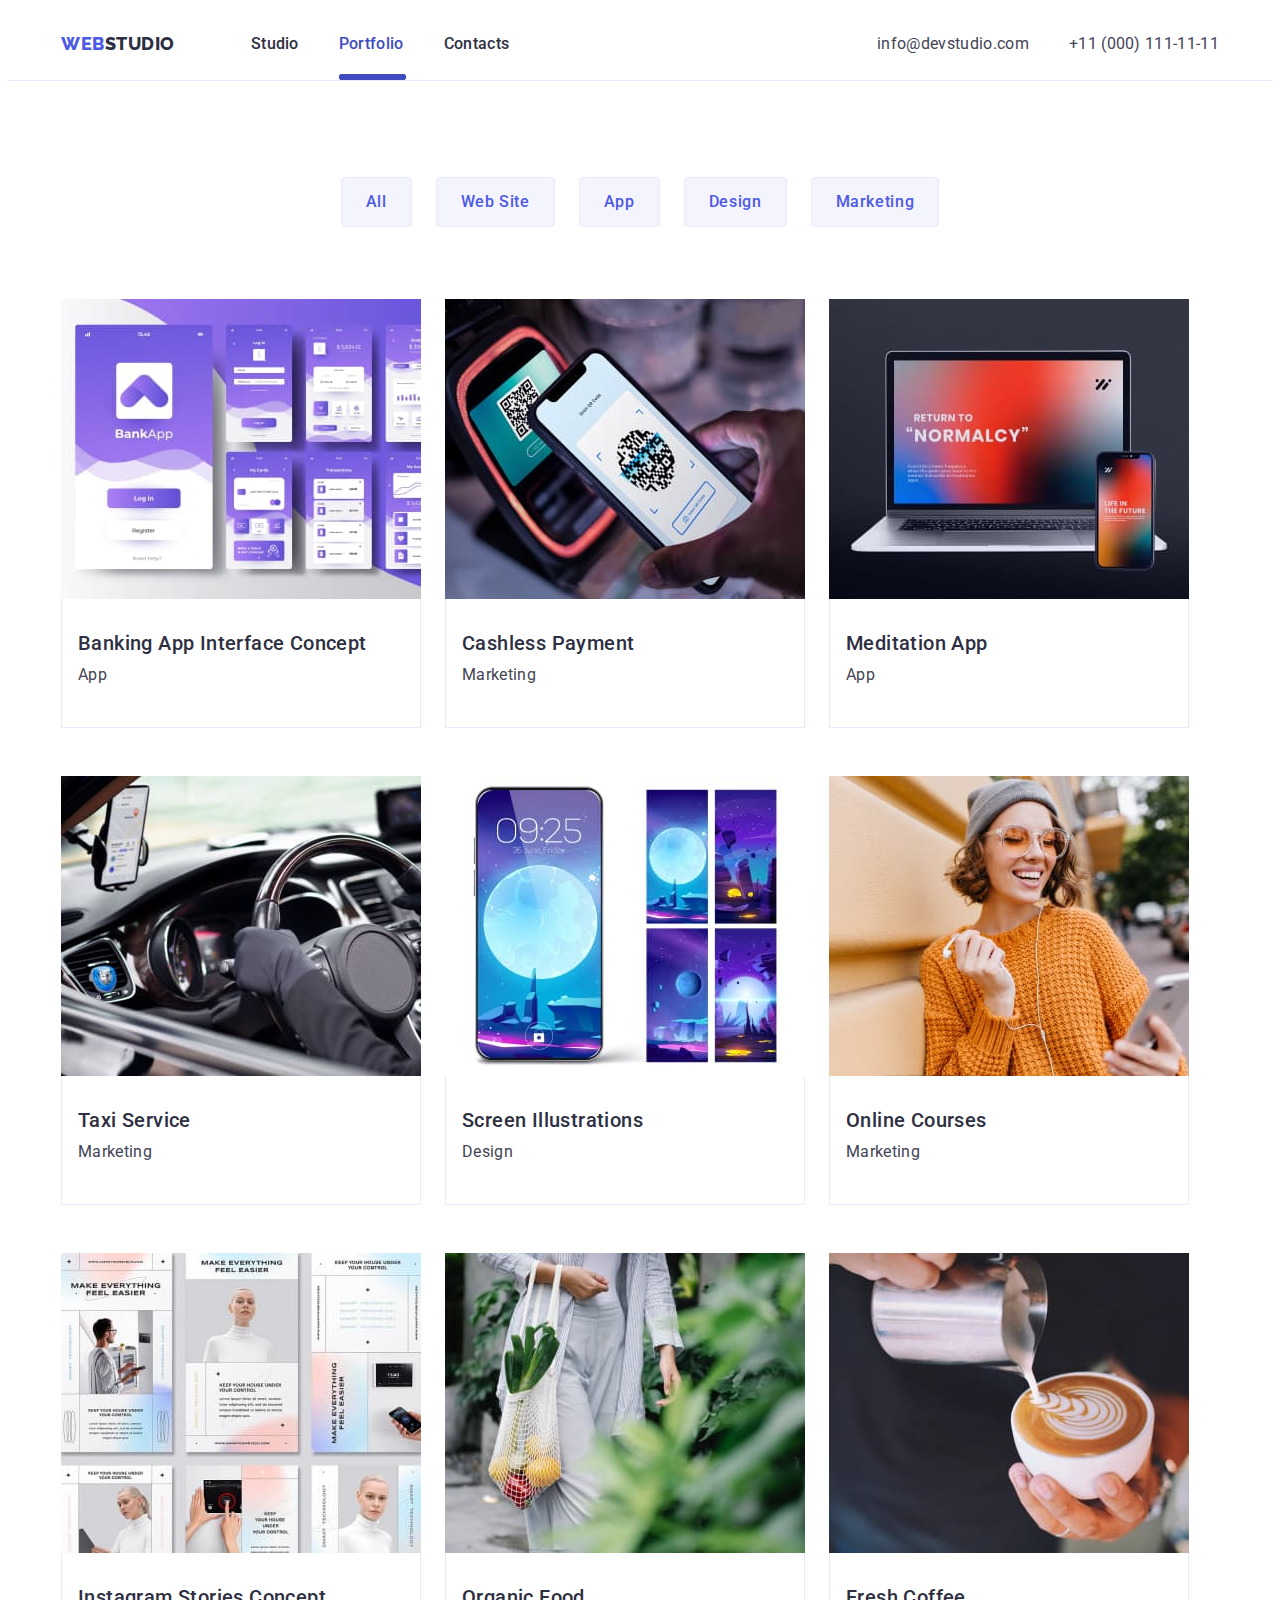
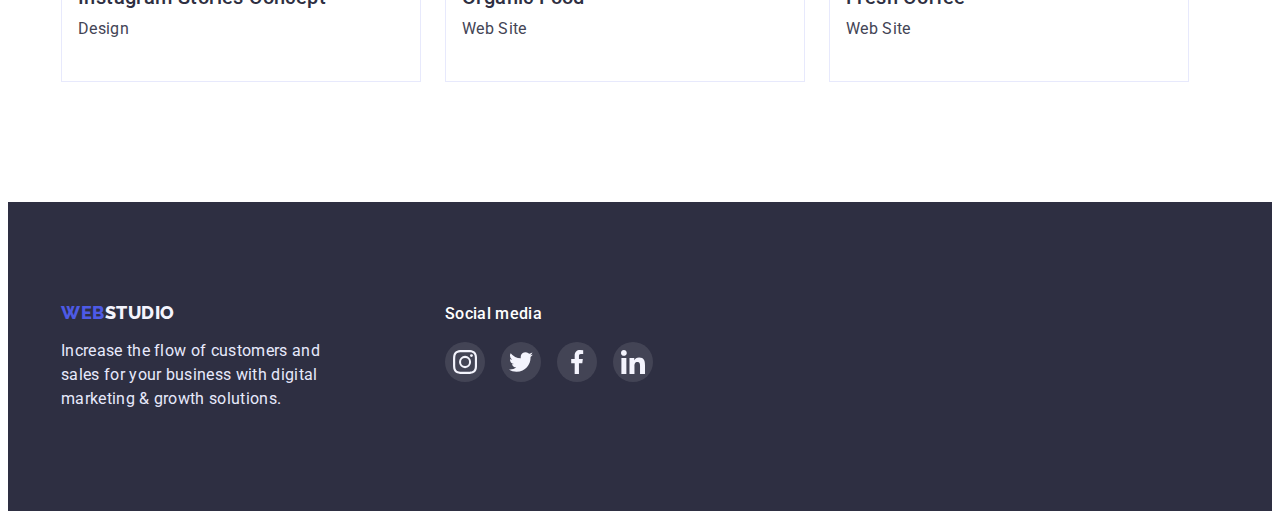
==== portfolio.html @ 2a52113b "Initial commit" ====
<!DOCTYPE html>
<html lang="en">
  <head>
    <meta charset="UTF-8" />
    <meta http-equiv="X-UA-Compatible" content="IE=edge" />
    <meta name="viewport" content="width=device-width, initial-scale=1.0" />
    <title>Portfolio</title>
    <link rel="preconnect" href="https://fonts.googleapis.com" />
    <link rel="preconnect" href="https://fonts.gstatic.com" crossorigin />
    <link
      href="https://fonts.googleapis.com/css2?family=Raleway:wght@800&family=Roboto:wght@400;500;700&display=swap"
      rel="stylesheet"
    />

    <link
      rel="stylesheet"
      href="https://cdnjs.cloudflare.com/ajax/libs/modern-normalize/1.1.0/modern-normalize.min.css"
      integrity="sha512-wpPYUAdjBVSE4KJnH1VR1HeZfpl1ub8YT/NKx4PuQ5NmX2tKuGu6U/JRp5y+Y8XG2tV+wKQpNHVUX03MfMFn9Q=="
      crossorigin="anonymous"
      referrerpolicy="no-referrer"
    />
    <link rel="stylesheet" href="./css/style.css" />
  </head>
  <body>
    <header class="header-page">
      <div class="container container-menu">
        <nav class="nav-menu">
          <a href="./index.html" class="logo link"
            >Web<span class="part">Studio</span></a
          >
          <ul class="nav-list list">
            <li class="item">
              <a href="./index.html" class="nav-link link">Studio</a>
            </li>
            <li class="item">
              <a href="" class="nav-link link current">Portfolio</a>
            </li>
            <li class="item"><a href="" class="nav-link link">Contacts</a></li>
          </ul>
        </nav>
        <address class="contact">
          <ul class="contact-list list">
            <li class="contact-item">
              <a href="mailto:info@devstudio.com" class="contact-link link"
                >info@devstudio.com</a
              >
            </li>
            <li class="contact-item">
              <a href="tel:+110001111111" class="contact-link link"
                >+11 (000) 111-11-11</a
              >
            </li>
          </ul>
        </address>
      </div>
    </header>
    <main>
      <!--Our works section-->
      <section class="work-section section">
        <div class="container">
          <h1 class="visually-hidden">Our works</h1>
          <ul class="filters-list list">
            <li class="filter-imem">
              <button type="button" class="filter-button">All</button>
            </li>
            <li class="filter-imem">
              <button type="button" class="filter-button">Web Site</button>
            </li>
            <li class="filter-imem">
              <button type="button" class="filter-button">App</button>
            </li>
            <li class="filter-imem">
              <button type="button" class="filter-button">Design</button>
            </li>
            <li class="filter-imem">
              <button type="button" class="filter-button">Marketing</button>
            </li>
          </ul>
          <ul class="works-list list">
            <li class="card-item">
              <a href="" class="work-link link">
                <div class="card-thumb">
                  <img
                    src="./images/banking.jpg"
                    alt="Banking"
                    width="360"
                    height="300"
                    class="img-work"
                  />
                  <p class="overlay">
                    14 Stylish and User-Friendly App Design Concepts · Task
                    Manager App · Calorie Tracker App · Exotic Fruit Ecommerce
                    App · Cloud Storage App
                  </p>
                </div>
                <div class="work-content content">
                  <h2 class="card-title">Banking App Interface Concept</h2>
                  <p class="card-text">App</p>
                </div>
              </a>
            </li>
            <li class="card-item">
              <a href="" class="work-link link">
                <div class="card-thumb">
                  <img
                    src="./images/mobyle.jpg"
                    alt="Payment with mobile phone "
                    width="360"
                    height="300"
                    class="img-work"
                  />

                  <p class="overlay">
                    14 Stylish and User-Friendly App Design Concepts · Task
                    Manager App · Calorie Tracker App · Exotic Fruit Ecommerce
                    App · Cloud Storage App
                  </p>
                </div>
                <div class="work-content content">
                  <h2 class="card-title">Cashless Payment</h2>
                  <p class="card-text">Marketing</p>
                </div>
              </a>
            </li>
            <li class="card-item">
              <a href="" class="work-link link">
                <div class="card-thumb">
                  <img
                    src="./images/meditation.jpg"
                    alt="Laptop and mobile phone"
                    width="360"
                    height="300"
                    class="img-work"
                  />

                  <p class="overlay">
                    14 Stylish and User-Friendly App Design Concepts · Task
                    Manager App · Calorie Tracker App · Exotic Fruit Ecommerce
                    App · Cloud Storage App
                  </p>
                </div>
                <div class="work-content content">
                  <h2 class="card-title">Meditation App</h2>
                  <p class="card-text">App</p>
                </div>
              </a>
            </li>
            <li class="card-item">
              <a href="" class="work-link link">
                <div class="card-thumb">
                  <img
                    src="./images//taxi.jpg"
                    alt="A car with mobile phone"
                    width="360"
                    height="300"
                    class="img-work"
                  />

                  <p class="overlay">
                    14 Stylish and User-Friendly App Design Concepts · Task
                    Manager App · Calorie Tracker App · Exotic Fruit Ecommerce
                    App · Cloud Storage App
                  </p>
                </div>
                <div class="work-content content">
                  <h2 class="card-title">Taxi Service</h2>
                  <p class="card-text">Marketing</p>
                </div>
              </a>
            </li>
            <li class="card-item">
              <a href="" class="work-link link">
                <div class="card-thumb">
                  <img
                    src="./images/screen.jpg"
                    alt="Space on the lockscreen of a mobile phone"
                    width="360"
                    height="300"
                    class="img-work"
                  />

                  <p class="overlay">
                    14 Stylish and User-Friendly App Design Concepts · Task
                    Manager App · Calorie Tracker App · Exotic Fruit Ecommerce
                    App · Cloud Storage App
                  </p>
                </div>
                <div class="work-content content">
                  <h2 class="card-title">Screen Illustrations</h2>
                  <p class="card-text">Design</p>
                </div>
              </a>
            </li>
            <li class="card-item">
              <a href="" class="work-link link">
                <div class="card-thumb">
                  <img
                    src="./images/courses.jpg"
                    alt="Young woman listening lesson on mobile phone"
                    width="360"
                    height="300"
                    class="img-work"
                  />

                  <p class="overlay">
                    14 Stylish and User-Friendly App Design Concepts · Task
                    Manager App · Calorie Tracker App · Exotic Fruit Ecommerce
                    App · Cloud Storage App
                  </p>
                </div>
                <div class="work-content content">
                  <h2 class="card-title">Online Courses</h2>
                  <p class="card-text">Marketing</p>
                </div>
              </a>
            </li>
            <li class="card-item">
              <a href="" class="work-link link">
                <div class="card-thumb">
                  <img
                    src="./images/instagram.jpg"
                    alt="Instagram stories"
                    width="360"
                    height="300"
                    class="img-work"
                  />

                  <p class="overlay">
                    14 Stylish and User-Friendly App Design Concepts · Task
                    Manager App · Calorie Tracker App · Exotic Fruit Ecommerce
                    App · Cloud Storage App
                  </p>
                </div>
                <div class="work-content content">
                  <h2 class="card-title">Instagram Stories Concept</h2>
                  <p class="card-text">Design</p>
                </div>
              </a>
            </li>
            <li class="card-item">
              <a href="" class="work-link link">
                <div class="card-thumb">
                  <img
                    src="./images/food.jpg"
                    alt="Woman carries vegetables on her bag"
                    width="360"
                    height="300"
                    class="img-work"
                  />

                  <p class="overlay">
                    14 Stylish and User-Friendly App Design Concepts · Task
                    Manager App · Calorie Tracker App · Exotic Fruit Ecommerce
                    App · Cloud Storage App
                  </p>
                </div>
                <div class="work-content content">
                  <h2 class="card-title">Organic Food</h2>
                  <p class="card-text">Web Site</p>
                </div>
              </a>
            </li>
            <li class="card-item">
              <a href="" class="work-link link">
                <div class="card-thumb">
                  <img
                    src="./images/coffee.jpg"
                    alt="A cup of coffee with milk"
                    width="360"
                    height="300"
                    class="img-work"
                  />

                  <p class="overlay">
                    14 Stylish and User-Friendly App Design Concepts · Task
                    Manager App · Calorie Tracker App · Exotic Fruit Ecommerce
                    App · Cloud Storage App
                  </p>
                </div>
                <div class="work-content content">
                  <h2 class="card-title">Fresh Coffee</h2>
                  <p class="card-text">Web Site</p>
                </div>
              </a>
            </li>
          </ul>
        </div>
      </section>
    </main>

    <footer class="end-page">
      <div class="footer-container container">
        <div class="footer-content">
          <a href="./index.html" class="footer-logo link"
            >Web<span class="footer-part">Studio</span></a
          >
          <p class="footer-text">
            Increase the flow of customers and sales for your business with
            digital marketing & growth solutions.
          </p>
        </div>
        <div class="footer-soc-content">
          <p class="soc-text">Social media</p>
          <ul class="footer-soc-list list">
            <li class="footer-soc-item">
              <a href="" class="footer-soc-link link">
                <svg class="footer-soc-icon" width="24" height="24">
                  <use href="./images/icons.svg#icon-instagram"></use>
                </svg>
              </a>
            </li>
            <li class="footer-soc-item">
              <a href="" class="footer-soc-link link">
                <svg class="footer-soc-icon" width="24" height="24">
                  <use href="./images/icons.svg#icon-twitter"></use>
                </svg>
              </a>
            </li>
            <li class="footer-soc-item">
              <a href="" class="footer-soc-link link">
                <svg class="footer-soc-icon" width="24" height="24">
                  <use href="./images/icons.svg#icon-facebook"></use>
                </svg>
              </a>
            </li>
            <li class="footer-soc-item">
              <a href="" class="footer-soc-link link">
                <svg class="footer-soc-icon" width="24" height="24">
                  <use href="./images/icons.svg#icon-linkedin"></use>
                </svg>
              </a>
            </li>
          </ul>
        </div>
      </div>
    </footer>
  </body>
</html>
---- css/style.css ----
:root {
  --primary-color: #2e2f42;
  --branding-color: #404bbf;
  --accent-color: #4d5ae5;
  --invent-color: #ffffff;
  --secondary-color: #434455;
  --additional-color: #f4f4fd;
  --rare-color: #e7e9fc;
  --default-color: #000;
  --decoration-color: #8e8f99;
  --box-shadow: 0px 1px 6px rgba(46, 47, 66, 0.08),
    0px 1px 1px rgba(46, 47, 66, 0.16), 0px 2px 1px rgba(46, 47, 66, 0.08);
  --transition-duration: 250ms;
  --transition-time-function: cubic-bezier(0.4, 0, 0.2, 1);
}

body {
  font-family: "Roboto", sans-serif;
  font-weight: 400;
  font-size: 16px;
  letter-spacing: 0.02em;
  color: var(--secondary-color);
}
h1,
h2,
h3,
h4,
h5,
h6,
p {
  margin-top: 0;
  margin-bottom: 0;
}
img {
  display: block;
  width: 100%;
}

.container {
  width: 1158px;
  padding-left: 15px;
  padding-right: 15px;
  margin-left: auto;
  margin-right: auto;
}

.list {
  list-style-type: none;
  margin: 0;
  padding: 0;
}
.link {
  text-decoration: none;
}
.visually-hidden {
  position: absolute;
  width: 1px;
  height: 1px;
  margin: -1px;
  border: 0;
  padding: 0;
  white-space: nowrap;
  clip-path: inset(100%);
  clip: rect(0 0 0 0);
  overflow: hidden;
}
/*Header*/
.header-page {
  border-bottom: 1px solid var(--rare-color);
}
.logo {
  font-family: "Raleway", sans-serif;
  font-weight: 800;
  font-size: 18px;
  line-height: 1.17;
  letter-spacing: 0.03em;
  text-transform: uppercase;
  color: var(--accent-color);
}
.part {
  color: var(--primary-color);
}
.nav-link {
  display: block;
  padding-top: 24px;
  padding-bottom: 24px;
  font-weight: 500;
  line-height: 1.5;
  color: var(--primary-color);
  transition: color var(--transition-duration) var(--transition-time-function);
}

.nav-link:hover,
.nav-link:focus {
  color: var(--branding-color);
}
.current {
  position: relative;
  color: var(--branding-color);
  display: inline-block;
}
.current::after {
  position: absolute;
  display: flex;
  content: "";
  width: 100%;
  height: 4px;
  bottom: 0;
  border: 1px solid var(--branding-color);
  border-radius: 2px;
  background-color: var(--branding-color);
}
.contact {
  font-style: normal;
}
.contact-link {
  display: block;
  padding-top: 24px;
  padding-bottom: 24px;
  line-height: 1.5;
  color: var(--secondary-color);
  transition: color var(--transition-duration) var(--transition-time-function);
}
.contact-link:hover,
.contact-link:focus {
  color: var(--branding-color);
}

.nav-list {
  display: flex;
  margin-left: 76px;
}
.nav-list .item:not(:last-child) {
  margin-right: 40px;
}

.contact-list {
  display: flex;
}
.contact-list .contact-item + .contact-item {
  margin-left: 40px;
}
.nav-menu {
  display: flex;
  align-items: center;
}
.container-menu {
  display: flex;
  justify-content: space-between;
}

/*Hero*/
.hero {
  background-color: var(--primary-color);
  text-align: center;
  padding-top: 188px;
  padding-bottom: 188px;
  min-height: 600px;
  max-width: 1440px;
  margin-left: auto;
  margin-right: auto;
  background-image: linear-gradient(
      rgba(46, 47, 66, 0.7),
      rgba(46, 47, 66, 0.7)
    ),
    url("../images/people-office.jpg");
  background-repeat: no-repeat;
  background-position: center;
  background-size: cover;
}
.hero-title {
  width: 496px;
  margin-left: auto;
  margin-right: auto;
  font-weight: 700;
  font-size: 56px;
  line-height: 1.07;
  letter-spacing: 0.02em;
  color: var(--invent-color);
  margin-bottom: 48px;
}
.hero-button {
  font-family: inherit;
  font-weight: 500;
  font-size: 16px;
  line-height: 1.5;
  letter-spacing: 0.04em;
  background-color: var(--accent-color);
  color: var(--invent-color);
  box-shadow: 0px 4px 4px rgba(0, 0, 0, 0.15);
  border: transparent;
  border-radius: 4px;
  cursor: pointer;
  display: inline-block;
  padding: 16px 32px;
  transition: background-color var(--transition-duration)
    var(--transition-time-function);
}

.hero-button:hover,
.hero-button:focus {
  background-color: var(--branding-color);
}
/*Section-1*/
.section {
  padding-top: 120px;
  padding-bottom: 120px;
}
.about-section {
  padding-top: 0;
}
.benefits-list {
  display: flex;
}
.benefits-item {
  width: calc((100% - 72px) / 4);
}
.benefits-list .benefits-item + .benefits-item {
  margin-left: 24px;
}
.icon-item {
  height: 112px;
  background-color: var(--additional-color);
  border: none;
  border-radius: 4px;
  margin-bottom: 8px;
  display: flex;
  justify-content: center;
  align-items: center;
}

.subtitle {
  font-weight: 500;
  font-size: 20px;
  line-height: 1.2;
  letter-spacing: 0.02em;
  color: var(--primary-color);
  margin-bottom: 8px;
}
.text {
  line-height: 1.5;
}
/*Section-2*/

.image-list {
  display: flex;
}
.image-list .image-item + .image-item {
  margin-left: 24px;
}
.section-title {
  font-size: 36px;
  line-height: 1.11;
  letter-spacing: 0.02em;
  color: var(--primary-color);
  text-align: center;
  text-transform: capitalize;
  margin-bottom: 72px;
}

/*Section-3*/
.team-section {
  background-color: var(--additional-color);
}
.team-card {
  box-shadow: var(--box-shadow);
}

.team-list {
  display: flex;
  justify-content: space-between;
}

.team-list .team-item + .team-item {
  margin-left: 24px;
}
.content-item {
  width: 40px;
  height: 40px;
}
.content-list {
  display: flex;
  justify-content: center;
  gap: 24px;
}
.content-link {
  width: 100%;
  height: 100%;
  border-radius: 50%;
  background-color: var(--accent-color);
  display: flex;
  align-items: center;
  justify-content: center;
  fill: var(--additional-color);
  transition: background-color var(--transition-duration)
      var(--transition-time-function),
    fill var(--transition-duration) var(--transition-time-function);
}
.content-icon {
  fill: currentColor;
}
.content-link:hover,
.content-link:focus {
  background-color: var(--branding-color);
  fill: var(--invent-color);
}

.card-title {
  font-weight: 500;
  font-size: 20px;
  line-height: 1.2;
  letter-spacing: 0.02em;
  color: var(--primary-color);
  margin-bottom: 8px;
}
.card-text {
  line-height: 1.5;
  color: var(--secondary-color);
  margin-bottom: 8px;
}
.centered {
  text-align: center;
}
.filters-list {
  display: flex;
  justify-content: center;
  margin-bottom: 72px;
}
.filters-list .filter-imem + .filter-imem {
  margin-left: 24px;
}

.filter-button {
  font-family: inherit;
  font-weight: 500;
  font-size: 16px;
  line-height: 1.5;
  text-align: center;
  letter-spacing: 0.04em;
  color: var(--accent-color);
  background: var(--additional-color);
  border: 1px solid var(--rare-color);
  border-radius: 4px;
  cursor: pointer;
  padding: 12px 24px;
  transition: background-color var(--transition-duration)
      var(--transition-time-function),
    color var(--transition-duration) var(--transition-time-function),
    border var(--transition-duration) var(--transition-time-function),
    box-shadow var(--transition-duration) var(--transition-time-function);
}
.filter-button:hover,
.filter-button:focus {
  background-color: var(--branding-color);
  color: var(--invent-color);
  border: 1px solid var(--branding-color);
  box-shadow: 0px 3px 1px rgba(0, 0, 0, 0.1), 0px 2px 1px rgba(0, 0, 0, 0.08),
    0px 2px 2px rgba(0, 0, 0, 0.12);
}

.work-section {
  padding-top: 96px;
}

.content {
  padding-top: 32px;
  padding-bottom: 32px;

  background-color: var(--invent-color);
  border: 1px solid var(--rare-color);
  border-top: transparent;
}
.work-content {
  padding-left: 16px;
}

.works-list {
  display: flex;
  flex-wrap: wrap;
  margin-left: -24px;
  margin-top: -48px;
}
.works-list > .card-item {
  flex-basis: calc(100% / 3-24px);
  margin-left: 24px;
  margin-top: 48px;
}
.work-link {
  display: block;
  transition: box-shadow 250ms cubic-bezier(0.4, 0, 0.2, 1);
}

.work-link:hover,
.work-link:focus {
  box-shadow: var(--box-shadow);
}
.work-link:hover .overlay,
.work-link:focus .overlay {
  transform: translate(0, 0);
}

.card-thumb {
  position: relative;
  overflow: hidden;
}
.overlay {
  position: absolute;
  top: 0;
  left: 0;
  width: 100%;
  height: 100%;
  background-color: var(--accent-color);
  display: inline-block;
  padding: 40px 32px;
  font-size: 16px;
  line-height: 1.5;
  letter-spacing: 0.02em;
  color: var(--additional-color);
  transform: translate(0, 101%);
  transition: transform var(--transition-duration)
    var(--transition-time-function);
}

/*Customers*/
.customers-section {
  padding-top: 130px;
  padding-bottom: 117px;
}
.customers-title {
  margin-bottom: 72px;
  font-size: 36px;
  line-height: 1.11;
  letter-spacing: 0.02em;
  text-transform: capitalize;
  color: var(--primary-color);
}
.customers-list {
  display: flex;
  justify-content: space-between;
  gap: 24px;
}

.customers-item {
  width: calc((100% - 120px) / 6);
  height: 88px;
}
.customers-link {
  width: 100%;
  height: 100%;
  display: flex;
  align-items: center;
  justify-content: center;
  border: 1px solid var(--decoration-color);
  border-radius: 4px;
  color: var(--decoration-color);
  transition: border var(--transition-duration) var(--transition-time-function),
    color var(--transition-duration) var(--transition-time-function);
}
.customers-icon {
  fill: currentColor;
}
.customers-link:hover,
.customers-link:focus {
  border: 1px solid var(--branding-color);
  color: var(--branding-color);
}

/*Footer*/
.end-page {
  background-color: var(--primary-color);
  padding-top: 100px;
  padding-bottom: 100px;
}
.footer-logo {
  font-family: "Raleway", sans-serif;
  font-style: normal;
  font-weight: 800;
  font-size: 18px;
  line-height: 1.17;
  letter-spacing: 0.03em;
  text-transform: uppercase;
  color: var(--accent-color);
  display: inline-block;
  margin-bottom: 16px;
}
.footer-part {
  color: var(--additional-color);
}
.footer-text {
  line-height: 1.5;
  color: var(--rare-color);
}
.footer-content {
  max-width: 264px;
}
.footer-soc-content {
  margin-left: 120px;
}
.soc-text {
  font-weight: 500;
  font-size: 16px;
  line-height: 1.5;
  letter-spacing: 0.02em;
  color: var(--invent-color);
  margin-bottom: 16px;
}
.footer-soc-list {
  display: flex;
  gap: 16px;
}
.footer-soc-item {
  width: 40px;
  height: 40px;
}
.footer-soc-link {
  width: 100%;
  height: 100%;
  border-radius: 50%;
  display: flex;
  align-items: center;
  justify-content: center;
  background-color: rgba(255, 255, 255, 0.1);
  color: var(--additional-color);
  transition: background-color var(--transition-duration)
      var(--transition-time-function),
    color var(--transition-duration) var(--transition-time-function);
}
.footer-soc-icon {
  fill: currentColor;
}
.footer-soc-link:hover,
.footer-soc-link:focus {
  background-color: #31d0aa;
  color: var(--invent-color);
}

.footer-container {
  display: flex;
}
.description {
  line-height: 1.5;
  color: var(--additional-color);
}
/*Modal window*/
.backdrop {
  position: fixed;
  top: 0;
  left: 0;
  width: 100%;
  height: 100%;
  opacity: 1;
  background-color: rgba(46, 47, 66, 0.4);
  transition: opacity var(--transition-duration) var(--transition-time-function),
    visibility var(--transition-duration) var(--transition-time-function);
}
.backdrop.is-hidden {
  opacity: 0;
  pointer-events: none;
  visibility: hidden;
}
.modal {
  position: absolute;
  min-width: 408px;
  min-height: 576px;
  top: 50%;
  left: 50%;

  transform: translate(-50%, -50%);
  background-color: #fcfcfc;
  border-radius: 4px;
  transition: transform var(--transition-duration)
    var(--transition-time-function);
}

.modal-close-btn {
  position: absolute;
  top: 24px;
  right: 24px;
  width: 24px;
  height: 24px;
  background-color: var(--rare-color);
  border-radius: 50%;
  border: none;
  display: flex;
  align-items: center;
  justify-content: center;
  cursor: pointer;
  color: var(--default-color);

  transition: backgound-color var(--transition-duration)
      var(--transition-time-function),
    color var(--transition-duration), var(--transition-time-function);
}
.modal-stroke-icon {
  position: absolute;
  top: 24px;
  right: 24px;
}

.modal-close-icon {
  fill: currentColor;
}
.modal-close-btn:hover,
.modal-close-btn:focus {
  background-color: var(--branding-color);
  color: var(--invent-color);
}
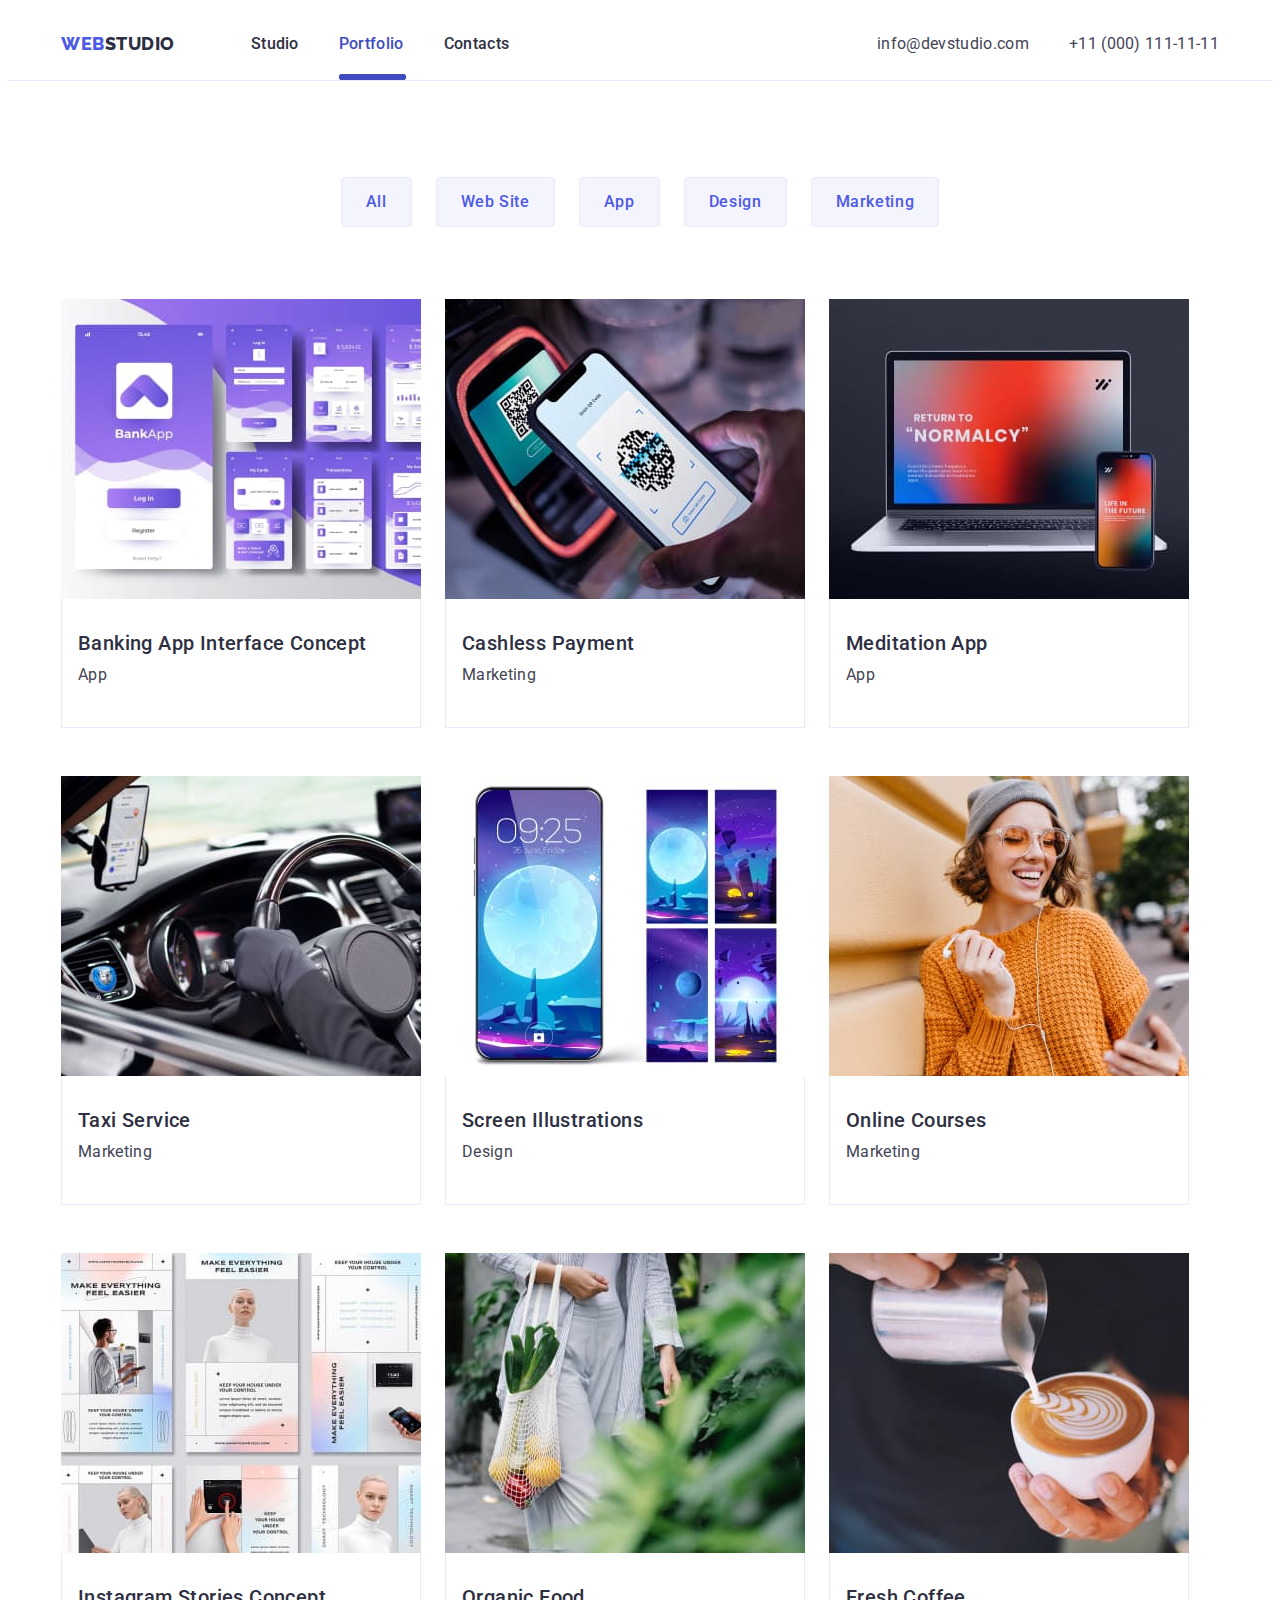
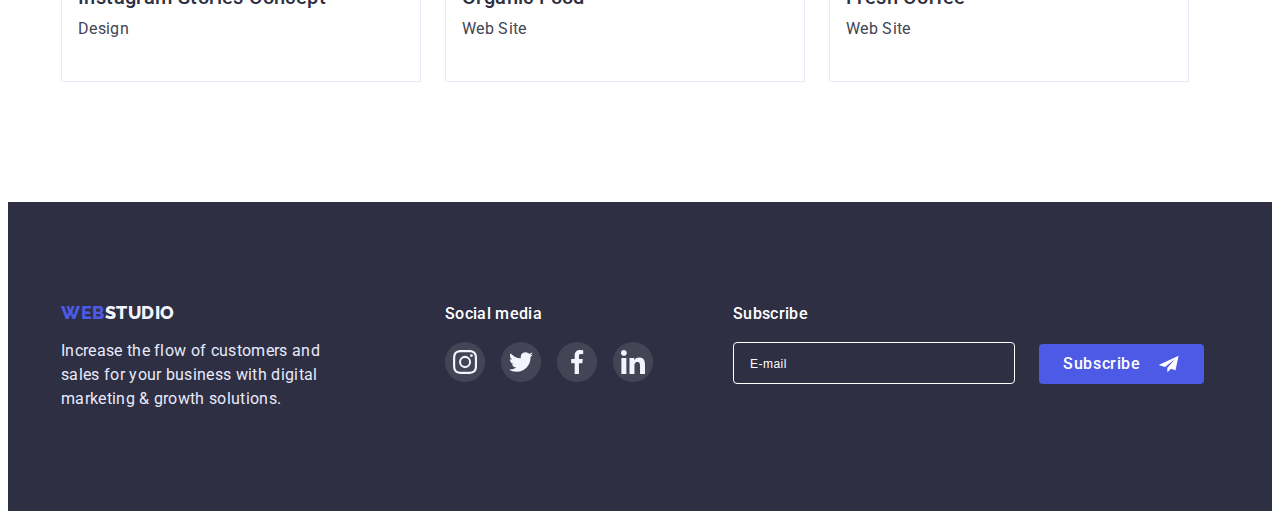
==== commit 6f60bfc8: "Added forms" ====
--- a/portfolio.html
+++ b/portfolio.html
@@ -299,38 +299,61 @@
             digital marketing & growth solutions.
           </p>
         </div>
-        <div class="footer-soc-content">
-          <p class="soc-text">Social media</p>
-          <ul class="footer-soc-list list">
-            <li class="footer-soc-item">
-              <a href="" class="footer-soc-link link">
-                <svg class="footer-soc-icon" width="24" height="24">
-                  <use href="./images/icons.svg#icon-instagram"></use>
-                </svg>
-              </a>
-            </li>
-            <li class="footer-soc-item">
-              <a href="" class="footer-soc-link link">
-                <svg class="footer-soc-icon" width="24" height="24">
-                  <use href="./images/icons.svg#icon-twitter"></use>
-                </svg>
-              </a>
-            </li>
-            <li class="footer-soc-item">
-              <a href="" class="footer-soc-link link">
-                <svg class="footer-soc-icon" width="24" height="24">
-                  <use href="./images/icons.svg#icon-facebook"></use>
-                </svg>
-              </a>
-            </li>
-            <li class="footer-soc-item">
-              <a href="" class="footer-soc-link link">
-                <svg class="footer-soc-icon" width="24" height="24">
-                  <use href="./images/icons.svg#icon-linkedin"></use>
-                </svg>
-              </a>
-            </li>
-          </ul>
+        <div class="footer-box">
+          <div class="footer-soc-content">
+            <p class="footer-soc-text">Social media</p>
+            <ul class="footer-soc-list list">
+              <li class="footer-soc-item">
+                <a href="" class="footer-soc-link link">
+                  <svg class="footer-soc-icon" width="24" height="24">
+                    <use href="./images/icons.svg#icon-instagram"></use>
+                  </svg>
+                </a>
+              </li>
+              <li class="footer-soc-item">
+                <a href="" class="footer-soc-link link">
+                  <svg class="footer-soc-icon" width="24" height="24">
+                    <use href="./images/icons.svg#icon-twitter"></use>
+                  </svg>
+                </a>
+              </li>
+              <li class="footer-soc-item">
+                <a href="" class="footer-soc-link link">
+                  <svg class="footer-soc-icon" width="24" height="24">
+                    <use href="./images/icons.svg#icon-facebook"></use>
+                  </svg>
+                </a>
+              </li>
+              <li class="footer-soc-item">
+                <a href="" class="footer-soc-link link">
+                  <svg class="footer-soc-icon" width="24" height="24">
+                    <use href="./images/icons.svg#icon-linkedin"></use>
+                  </svg>
+                </a>
+              </li>
+            </ul>
+          </div>
+          <form class="subscribe-form">
+            <div class="subscribe-form-field">
+              <label for="mail" class="mail-lable footer-soc-text"
+                >Subscribe</label
+              >
+              <input
+                type="email"
+                name="mail"
+                id="mail"
+                placeholder="E-mail"
+                class="subscribe-input"
+              />
+            </div>
+
+            <button type="submit" class="subscribe-btn">
+              Subscribe
+              <svg class="plane-icon" width="24" height="20">
+                <use href="./images/icons.svg#icon-air-plane"></use>
+              </svg>
+            </button>
+          </form>
         </div>
       </div>
     </footer>
--- a/css/style.css
+++ b/css/style.css
@@ -8,6 +8,8 @@
   --rare-color: #e7e9fc;
   --default-color: #000;
   --decoration-color: #8e8f99;
+  --stroke-color: #9747ff;
+  --input-border-color: rgba(46, 47, 66, 0.4);
   --box-shadow: 0px 1px 6px rgba(46, 47, 66, 0.08),
     0px 1px 1px rgba(46, 47, 66, 0.16), 0px 2px 1px rgba(46, 47, 66, 0.08);
   --transition-duration: 250ms;
@@ -34,6 +36,9 @@
 img {
   display: block;
   width: 100%;
+}
+input {
+  padding: 0;
 }
 
 .container {
@@ -496,7 +501,7 @@
 .footer-soc-content {
   margin-left: 120px;
 }
-.soc-text {
+.footer-soc-text {
   font-weight: 500;
   font-size: 16px;
   line-height: 1.5;
@@ -540,6 +545,70 @@
 .description {
   line-height: 1.5;
   color: var(--additional-color);
+}
+.footer-box {
+  display: flex;
+  align-items: baseline;
+}
+.subscribe-form {
+  display: flex;
+  justify-content: center;
+  align-items: flex-end;
+  margin-left: 80px;
+  gap: 24px;
+}
+.subscribe-form-field {
+  display: flex;
+  flex-direction: column;
+}
+.subscribe-input {
+  width: 264px;
+  height: 40px;
+  border: 1px solid var(--invent-color);
+  border-radius: 4px;
+  background-color: transparent;
+  color: var(--invent-color);
+  padding-left: 16px;
+  transition: border var(--transition-duration) var(--transition-time-function);
+}
+.subscribe-input:focus {
+  outline: none;
+  border: 1px solid var(--accent-color);
+}
+.subscribe-input::placeholder {
+  font-weight: 400;
+  font-size: 12px;
+  line-height: 2;
+  letter-spacing: 0.04em;
+  color: var(--invent-color);
+}
+.subscribe-btn {
+  width: 165px;
+  height: 40px;
+  border-radius: 4px;
+  background-color: var(--accent-color);
+  color: var(--invent-color);
+  font-family: inherit;
+  font-weight: 500;
+  font-size: 16px;
+  line-height: 1.5;
+  border: transparent;
+  letter-spacing: 0.04em;
+  display: flex;
+  justify-content: center;
+  align-items: center;
+  cursor: pointer;
+  padding: 8px 24px;
+  transition: background-color var(--transition-duration)
+    var(--transition-time-function);
+}
+.subscribe-btn:hover,
+.subscribe-btn:focus {
+  background-color: var(--branding-color);
+}
+.plane-icon {
+  fill: currentColor;
+  margin-left: 16px;
 }
 /*Modal window*/
 .backdrop {
@@ -564,7 +633,7 @@
   min-height: 576px;
   top: 50%;
   left: 50%;
-
+  padding: 24px;
   transform: translate(-50%, -50%);
   background-color: #fcfcfc;
   border-radius: 4px;
@@ -591,17 +660,208 @@
       var(--transition-time-function),
     color var(--transition-duration), var(--transition-time-function);
 }
-.modal-stroke-icon {
+.modal-close-btn::before {
+  content: "";
+  width: 24px;
+  height: 24px;
+  background-color: transparent;
+  border: 1px solid transparent;
+  border-radius: 2px;
+  display: flex;
   position: absolute;
-  top: 24px;
-  right: 24px;
+
+  transition: border var(--transition-duration) var(--transition-time-function);
 }
 
 .modal-close-icon {
   fill: currentColor;
 }
+.modal-close-btn:hover::before {
+  border: 1px solid var(--stroke-color);
+}
+
 .modal-close-btn:hover,
 .modal-close-btn:focus {
   background-color: var(--branding-color);
   color: var(--invent-color);
 }
+.modal-title {
+  font-weight: 500;
+  font-size: 16px;
+  line-height: 1.5;
+  text-align: center;
+  letter-spacing: 0.02em;
+  padding-top: 72px;
+  color: var(--primary-color);
+  margin-bottom: 16px;
+}
+.application {
+  display: flex;
+  flex-direction: column;
+}
+.lable-application {
+  margin-bottom: 4px;
+
+  font-weight: 400;
+  font-size: 12px;
+  line-height: 1.17;
+
+  letter-spacing: 0.01em;
+
+  color: var(--decoration-color);
+}
+.input-application {
+  width: 100%;
+  min-height: 40px;
+  border: 1px solid var(--input-border-color);
+  border-radius: 4px;
+  padding-left: 38px;
+  background-color: transparent;
+  transition: border-color var(--transition-duration)
+    var(--transition-time-function);
+}
+.text-input {
+  width: 100%;
+  height: 120px;
+  border: 1px solid var(--input-border-color);
+  border-radius: 4px;
+  background-color: transparent;
+  resize: none;
+  padding: 8px 16px;
+  margin-bottom: 16px;
+  transition: border-color var(--transition-duration)
+    var(--transition-time-function);
+}
+.text-input::placeholder {
+  font-weight: 400;
+  font-size: 12px;
+  line-height: 1.17;
+
+  letter-spacing: 0.04em;
+  color: var(--input-border-color);
+}
+.application-btn {
+  width: 169px;
+  height: 56px;
+  background-color: var(--accent-color);
+  border: transparent;
+  border-radius: 4px;
+
+  font-family: inherit;
+  font-weight: 500;
+  font-size: 16px;
+  line-height: 1.5;
+  align-self: center;
+  text-align: center;
+  letter-spacing: 0.04em;
+  cursor: pointer;
+  color: var(--invent-color);
+  transition: background-color var(--transition-duration)
+    var(--transition-time-function);
+}
+.application-btn:hover,
+.application-btn:focus {
+  background-color: var(--branding-color);
+}
+
+.policy-link {
+  font-weight: 400;
+  font-size: 12px;
+  line-height: 1.33;
+
+  letter-spacing: 0.04em;
+  text-decoration-line: underline;
+
+  color: var(--accent-color);
+  transition: color var(--transition-duration) var(--transition-time-function);
+}
+.policy-link:hover,
+.policy-link:focus {
+  color: var(--branding-color);
+}
+.user-form-wrapper {
+  position: relative;
+  margin-bottom: 8px;
+}
+.modal-form-icon {
+  position: absolute;
+
+  display: block;
+  top: 50%;
+  left: 16px;
+  transform: translate(0, -50%);
+  color: var(--primary-color);
+  transition: fill var(--transition-duration) var(--transition-time-function);
+}
+
+.input-application:focus {
+  outline: none;
+  border-color: var(--accent-color);
+}
+.input-application:focus + .modal-form-icon {
+  fill: var(--accent-color);
+}
+.text-input:focus {
+  outline: none;
+  border-color: var(--accent-color);
+}
+
+.modal-form-check-desc {
+  font-size: 12px;
+  line-height: 1.17;
+  display: block;
+  letter-spacing: 0.04em;
+
+  color: var(--decoration-color);
+  display: flex;
+  align-items: center;
+  gap: 8px;
+  margin-bottom: 24px;
+}
+.modal-form-check:checked + .form-check-icon-wrap {
+  background-color: var(--branding-color);
+  fill: var(--additional-color);
+}
+.modal-form-check:focus + .form-check-icon-wrap {
+  border-color: var(--branding-color);
+}
+.form-check-icon-wrap {
+  display: flex;
+  align-items: center;
+  justify-content: center;
+  width: 16px;
+  height: 16px;
+  background-color: var(--additional-color);
+  color: var(--invent-color);
+  border: 1px solid var(--input-border-color);
+  border-radius: 2px;
+  cursor: pointer;
+  order: -1;
+  transition: border-color var(--transition-duration)
+    var(--transition-time-function);
+}
+.form-check-icon {
+  fill: currentColor;
+  transition: background-color var(--transition-duration)
+      var(--transition-time-function),
+    fill var(--transition-duration) var(--transition-time-function);
+}
+.modal-form-check-desc-wrap {
+  display: flex;
+  align-items: center;
+  gap: 8px;
+  margin-bottom: 24px;
+}
+
+.icon-person-wrapper::after {
+  content: "";
+  display: block;
+  width: 1.25px;
+  height: 18px;
+  position: absolute;
+  top: 50%;
+  left: 34px;
+  margin-left: 4px;
+  transform: translate(0, -50%);
+  background-color: var(--primary-color);
+}
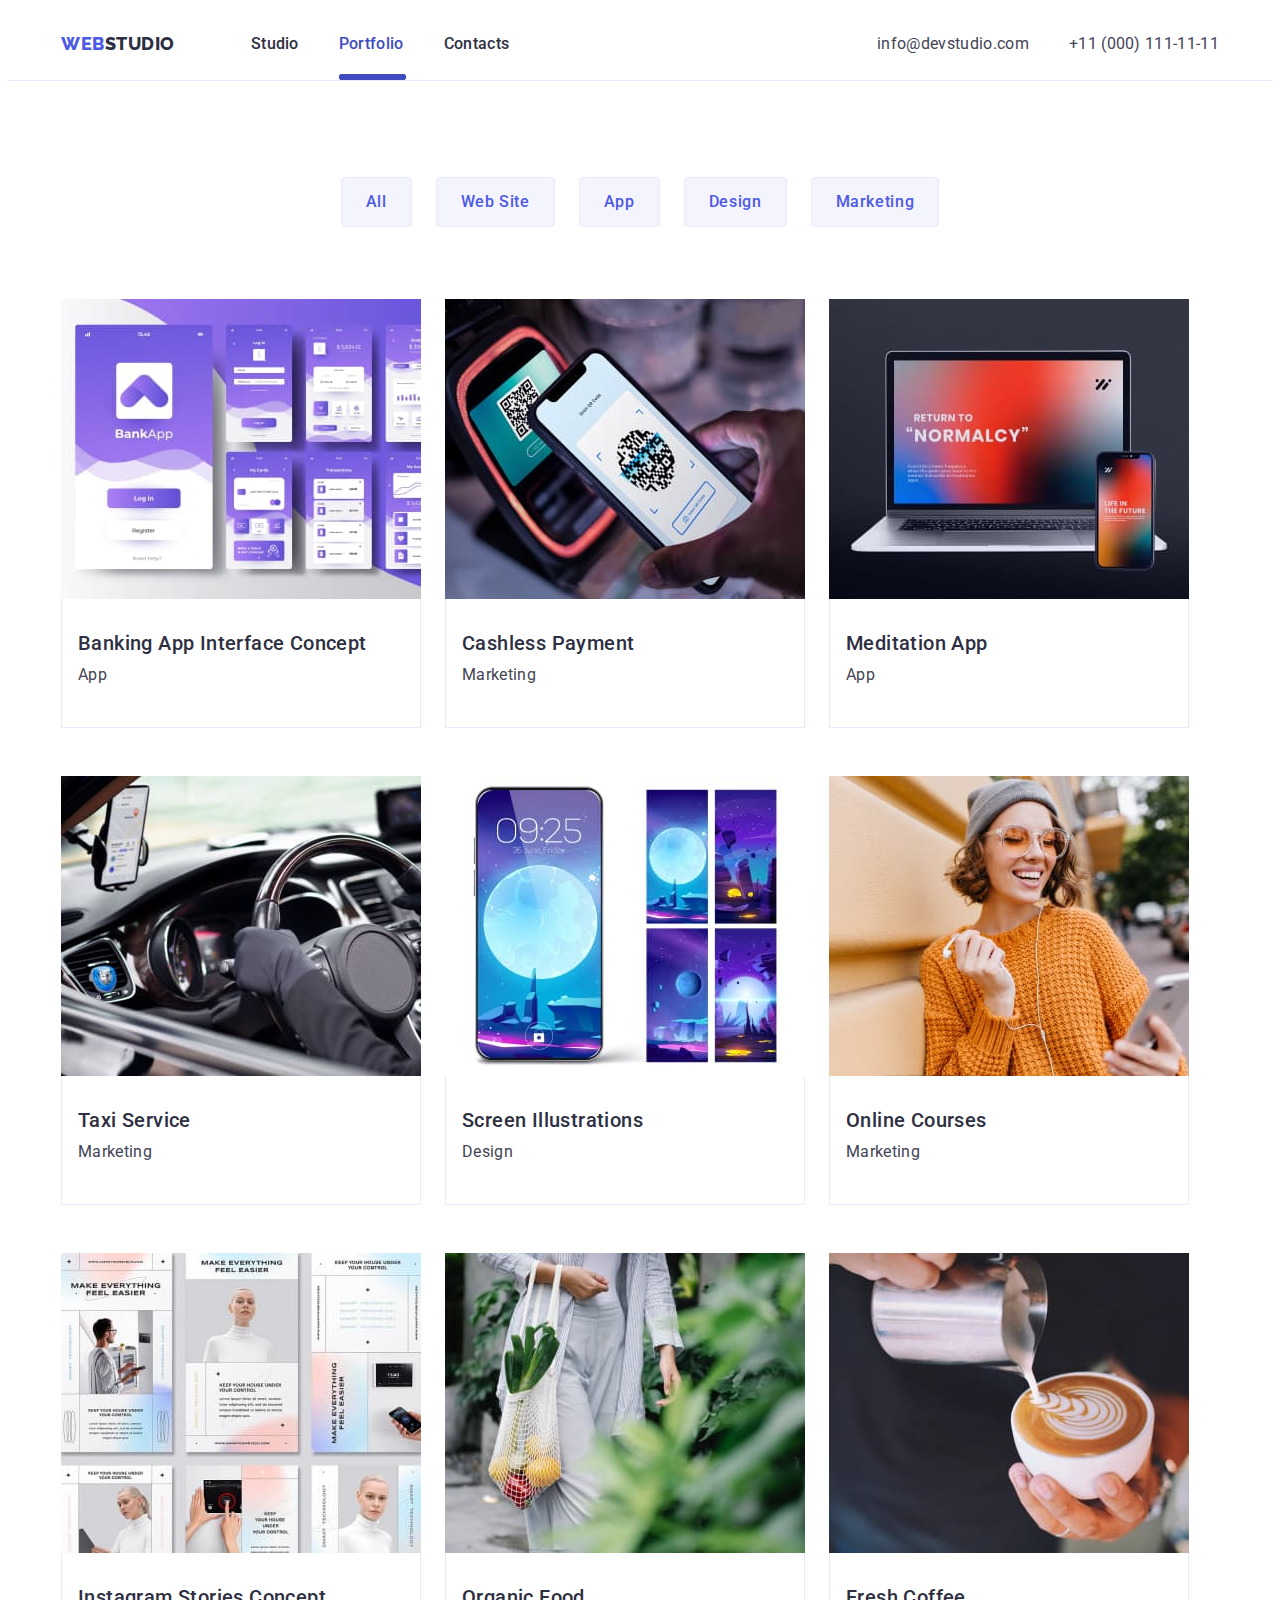
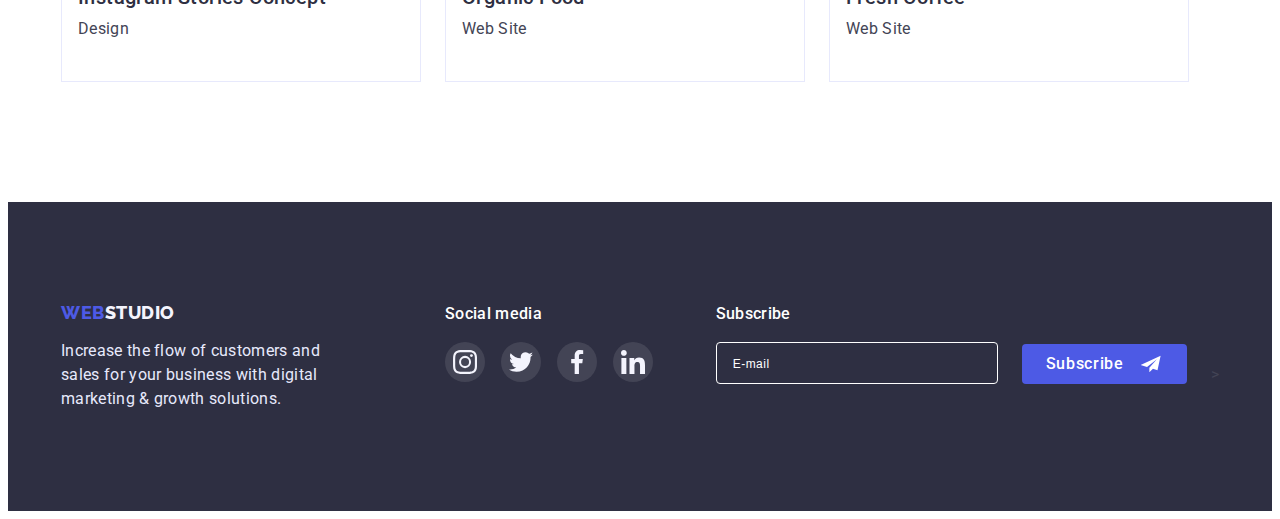
==== commit 26918e3c: "Fixed mistekes" ====
--- a/portfolio.html
+++ b/portfolio.html
@@ -299,53 +299,50 @@
             digital marketing & growth solutions.
           </p>
         </div>
-        <div class="footer-box">
-          <div class="footer-soc-content">
-            <p class="footer-soc-text">Social media</p>
-            <ul class="footer-soc-list list">
-              <li class="footer-soc-item">
-                <a href="" class="footer-soc-link link">
-                  <svg class="footer-soc-icon" width="24" height="24">
-                    <use href="./images/icons.svg#icon-instagram"></use>
-                  </svg>
-                </a>
-              </li>
-              <li class="footer-soc-item">
-                <a href="" class="footer-soc-link link">
-                  <svg class="footer-soc-icon" width="24" height="24">
-                    <use href="./images/icons.svg#icon-twitter"></use>
-                  </svg>
-                </a>
-              </li>
-              <li class="footer-soc-item">
-                <a href="" class="footer-soc-link link">
-                  <svg class="footer-soc-icon" width="24" height="24">
-                    <use href="./images/icons.svg#icon-facebook"></use>
-                  </svg>
-                </a>
-              </li>
-              <li class="footer-soc-item">
-                <a href="" class="footer-soc-link link">
-                  <svg class="footer-soc-icon" width="24" height="24">
-                    <use href="./images/icons.svg#icon-linkedin"></use>
-                  </svg>
-                </a>
-              </li>
-            </ul>
-          </div>
+
+        <div class="footer-soc-content">
+          <p class="footer-soc-text">Social media</p>
+          <ul class="footer-soc-list list">
+            <li class="footer-soc-item">
+              <a href="" class="footer-soc-link link">
+                <svg class="footer-soc-icon" width="24" height="24">
+                  <use href="./images/icons.svg#icon-instagram"></use>
+                </svg>
+              </a>
+            </li>
+            <li class="footer-soc-item">
+              <a href="" class="footer-soc-link link">
+                <svg class="footer-soc-icon" width="24" height="24">
+                  <use href="./images/icons.svg#icon-twitter"></use>
+                </svg>
+              </a>
+            </li>
+            <li class="footer-soc-item">
+              <a href="" class="footer-soc-link link">
+                <svg class="footer-soc-icon" width="24" height="24">
+                  <use href="./images/icons.svg#icon-facebook"></use>
+                </svg>
+              </a>
+            </li>
+            <li class="footer-soc-item">
+              <a href="" class="footer-soc-link link">
+                <svg class="footer-soc-icon" width="24" height="24">
+                  <use href="./images/icons.svg#icon-linkedin"></use>
+                </svg>
+              </a>
+            </li>
+          </ul>
+        </div>
+        <div class="footer-form-wrap">
+          <p class="footer-soc-text">Subscribe</p>
           <form class="subscribe-form">
-            <div class="subscribe-form-field">
-              <label for="mail" class="mail-lable footer-soc-text"
-                >Subscribe</label
-              >
-              <input
-                type="email"
-                name="mail"
-                id="mail"
-                placeholder="E-mail"
-                class="subscribe-input"
-              />
-            </div>
+            <input
+              type="email"
+              name="mail"
+              id="mail"
+              placeholder="E-mail"
+              class="subscribe-input"
+            />
 
             <button type="submit" class="subscribe-btn">
               Subscribe
@@ -353,6 +350,7 @@
                 <use href="./images/icons.svg#icon-air-plane"></use>
               </svg>
             </button>
+            >
           </form>
         </div>
       </div>
--- a/css/style.css
+++ b/css/style.css
@@ -546,21 +546,18 @@
   line-height: 1.5;
   color: var(--additional-color);
 }
-.footer-box {
-  display: flex;
-  align-items: baseline;
-}
+
 .subscribe-form {
   display: flex;
   justify-content: center;
   align-items: flex-end;
-  margin-left: 80px;
+
   gap: 24px;
 }
-.subscribe-form-field {
-  display: flex;
-  flex-direction: column;
-}
+.footer-form-wrap {
+  margin-left: auto;
+}
+
 .subscribe-input {
   width: 264px;
   height: 40px;
@@ -569,6 +566,7 @@
   background-color: transparent;
   color: var(--invent-color);
   padding-left: 16px;
+
   transition: border var(--transition-duration) var(--transition-time-function);
 }
 .subscribe-input:focus {
@@ -630,10 +628,10 @@
 .modal {
   position: absolute;
   min-width: 408px;
-  min-height: 576px;
+
   top: 50%;
   left: 50%;
-  padding: 24px;
+  padding: 72px 24px 24px;
   transform: translate(-50%, -50%);
   background-color: #fcfcfc;
   border-radius: 4px;
@@ -660,24 +658,9 @@
       var(--transition-time-function),
     color var(--transition-duration), var(--transition-time-function);
 }
-.modal-close-btn::before {
-  content: "";
-  width: 24px;
-  height: 24px;
-  background-color: transparent;
-  border: 1px solid transparent;
-  border-radius: 2px;
-  display: flex;
-  position: absolute;
-
-  transition: border var(--transition-duration) var(--transition-time-function);
-}
 
 .modal-close-icon {
   fill: currentColor;
-}
-.modal-close-btn:hover::before {
-  border: 1px solid var(--stroke-color);
 }
 
 .modal-close-btn:hover,
@@ -691,7 +674,7 @@
   line-height: 1.5;
   text-align: center;
   letter-spacing: 0.02em;
-  padding-top: 72px;
+
   color: var(--primary-color);
   margin-bottom: 16px;
 }
@@ -852,16 +835,3 @@
   gap: 8px;
   margin-bottom: 24px;
 }
-
-.icon-person-wrapper::after {
-  content: "";
-  display: block;
-  width: 1.25px;
-  height: 18px;
-  position: absolute;
-  top: 50%;
-  left: 34px;
-  margin-left: 4px;
-  transform: translate(0, -50%);
-  background-color: var(--primary-color);
-}
